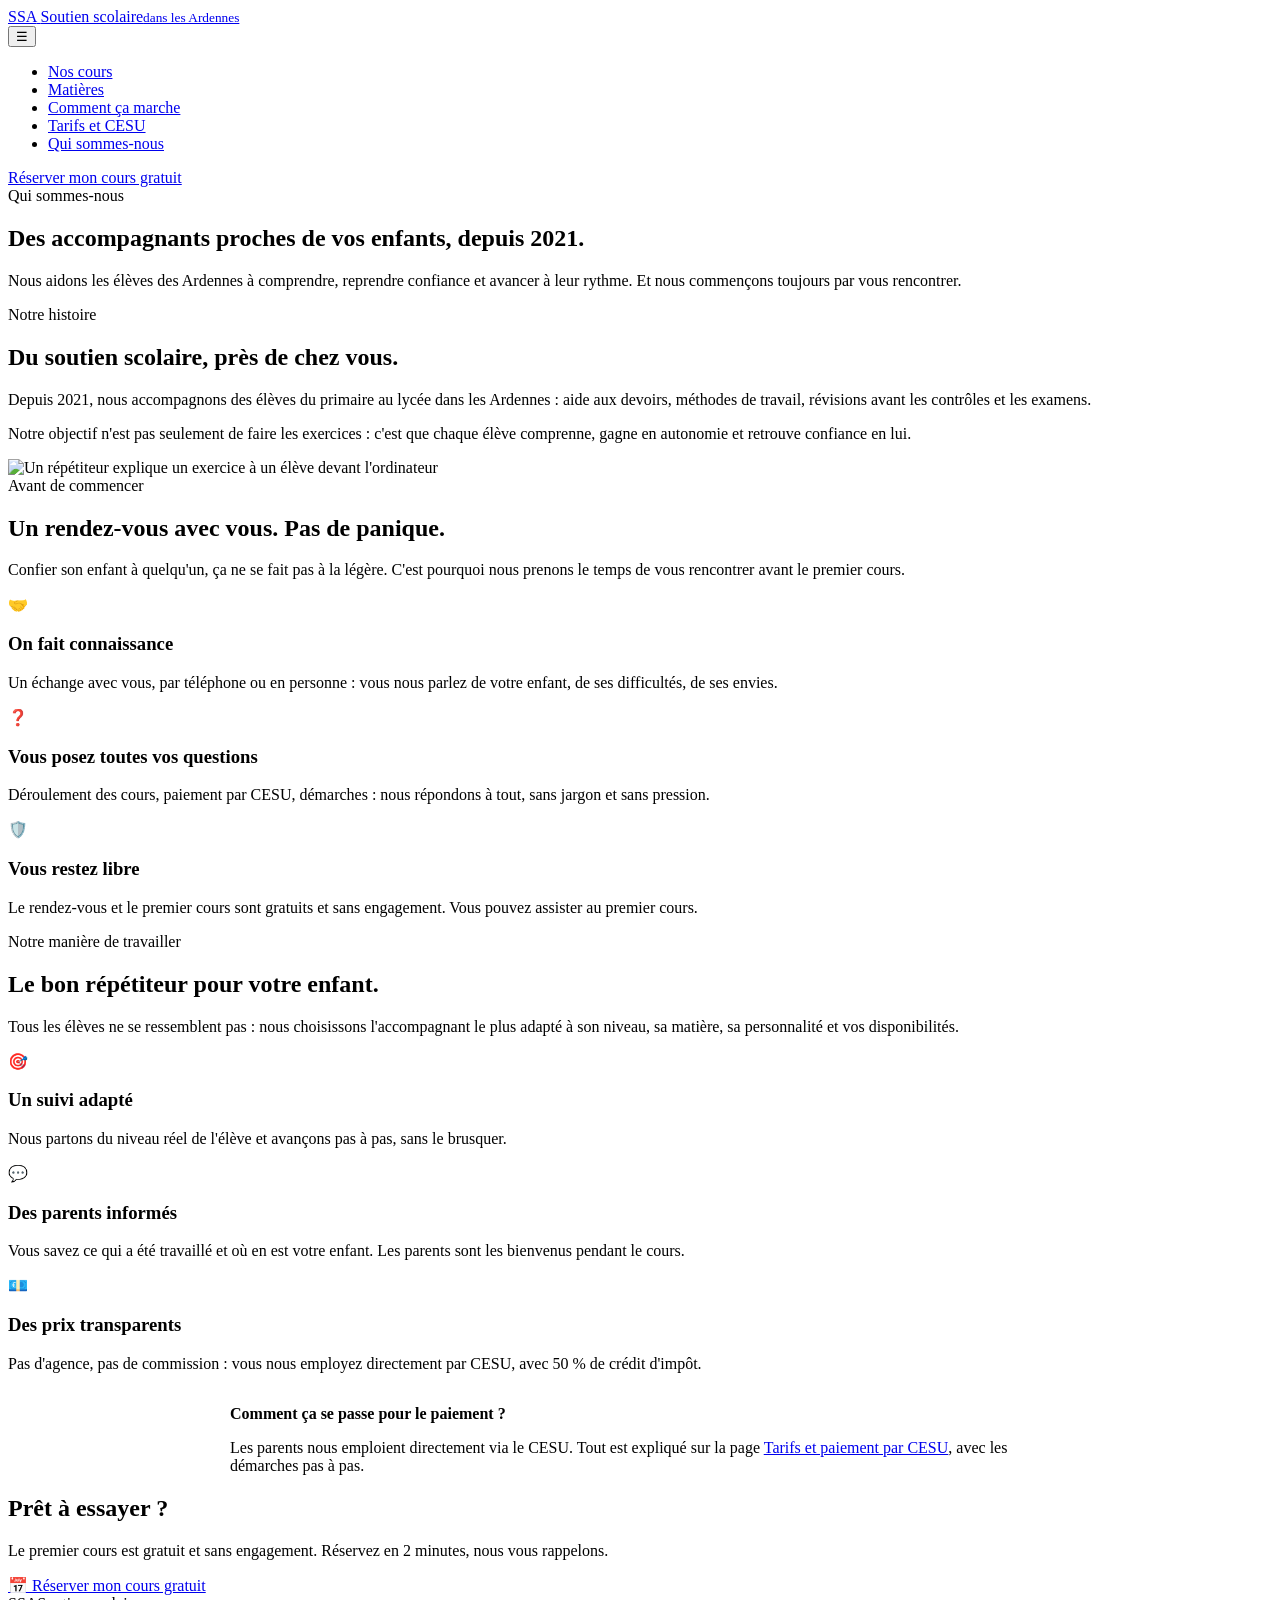
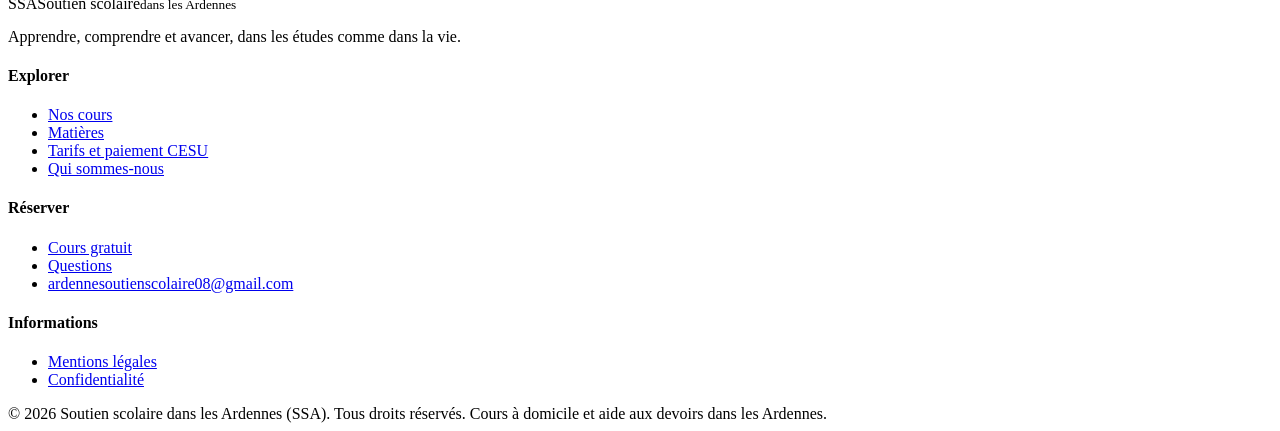
==== a-propos.html @ e0cc2603 "Add files via upload" ====
<!DOCTYPE html>
<html lang="fr">
<head>
  <meta charset="UTF-8">
  <meta name="viewport" content="width=device-width, initial-scale=1.0">
  <title>Qui sommes-nous – Soutien scolaire dans les Ardennes</title>
  <meta name="description" content="Depuis 2021, nous accompagnons des élèves du primaire au lycée dans les Ardennes. Un rendez-vous avec les parents avant de commencer, sans stress.">
  <meta name="theme-color" content="#635bff">
  <meta http-equiv="Content-Security-Policy" content="default-src 'self'; img-src 'self' data: https:; style-src 'self' 'unsafe-inline' https://fonts.googleapis.com https://fonts.gstatic.com; font-src 'self' https://fonts.googleapis.com https://fonts.gstatic.com; script-src 'self' 'unsafe-inline' https://formsubmit.co; connect-src 'self' https://formsubmit.co; form-action 'self' https://formsubmit.co; frame-ancestors 'none'; object-src 'none'; base-uri 'self'; upgrade-insecure-requests">
  <meta name="referrer-policy" content="strict-origin-when-cross-origin">
  <meta name="permissions-policy" content="geolocation=(), microphone=(), camera=()">
  <link rel="icon" href="images/favicon.svg" type="image/svg+xml">

  <link rel="preconnect" href="https://fonts.googleapis.com">
  <link rel="preconnect" href="https://fonts.gstatic.com" crossorigin>
  <link href="https://fonts.googleapis.com/css2?family=Bricolage+Grotesque:opsz,wght@12..96,500..800&family=Plus+Jakarta+Sans:wght@400..800&display=swap" rel="stylesheet">

  <link rel="stylesheet" href="css/base.css">
  <link rel="stylesheet" href="css/layout.css">
  <link rel="stylesheet" href="css/components.css">
  <link rel="stylesheet" href="css/home.css">
  <link rel="stylesheet" href="css/page.css">
  <script src="js/ui.js"></script>
</head>
<body>

<header class="site-header">
  <div class="container navbar">
    <a href="index.html" class="logo" aria-label="Soutien scolaire dans les Ardennes – accueil">
      <span class="logo-icon">SSA</span>
      <span class="logo-text">Soutien scolaire<small>dans les Ardennes</small></span>
    </a>
    <nav class="main-nav" aria-label="Navigation principale">
      <button class="menu-button" id="menuButton" aria-expanded="false" aria-controls="menu" aria-label="Ouvrir le menu">☰</button>
      <ul id="menu">
        <li><a href="index.html#cours">Nos cours</a></li>
        <li><a href="index.html#matieres">Matières</a></li>
        <li><a href="index.html#fonctionnement">Comment ça marche</a></li>
        <li><a href="tarifs.html">Tarifs et CESU</a></li>
        <li><a href="a-propos.html" aria-current="page">Qui sommes-nous</a></li>
      </ul>
    </nav>
    <a href="index.html#reservation" class="btn btn-primary header-cta">Réserver mon cours gratuit</a>
  </div>
</header>

<main>

<section class="page-hero">
  <div class="container">
    <span class="section-label">Qui sommes-nous</span>
    <h1>Des accompagnants proches de vos enfants, depuis 2021.</h1>
    <p>Nous aidons les élèves des Ardennes à comprendre, reprendre confiance et avancer à leur rythme. Et nous commençons toujours par vous rencontrer.</p>
  </div>
</section>

<section class="section">
  <div class="container about-split">
    <div class="reveal">
      <span class="section-label">Notre histoire</span>
      <h2>Du soutien scolaire, près de chez vous.</h2>
      <p>Depuis 2021, nous accompagnons des élèves du primaire au lycée dans les Ardennes : aide aux devoirs, méthodes de travail, révisions avant les contrôles et les examens.</p>
      <p>Notre objectif n'est pas seulement de faire les exercices : c'est que chaque élève comprenne, gagne en autonomie et retrouve confiance en lui.</p>
    </div>
    <img class="reveal" src="images/cours-1.jpg" alt="Un répétiteur explique un exercice à un élève devant l'ordinateur" width="1000" height="562" loading="lazy" style="object-position:75% center">
  </div>
</section>

<section class="section section--white" id="rendez-vous">
  <div class="container">
    <div class="section-header center reveal">
      <span class="section-label">Avant de commencer</span>
      <h2>Un rendez-vous avec vous. Pas de panique.</h2>
      <p>Confier son enfant à quelqu'un, ça ne se fait pas à la légère. C'est pourquoi nous prenons le temps de vous rencontrer avant le premier cours.</p>
    </div>
    <div class="values">
      <article class="card reveal"><div class="card-icon">🤝</div><h3>On fait connaissance</h3><p>Un échange avec vous, par téléphone ou en personne : vous nous parlez de votre enfant, de ses difficultés, de ses envies.</p></article>
      <article class="card reveal" style="--d:.07s"><div class="card-icon">❓</div><h3>Vous posez toutes vos questions</h3><p>Déroulement des cours, paiement par CESU, démarches : nous répondons à tout, sans jargon et sans pression.</p></article>
      <article class="card reveal" style="--d:.14s"><div class="card-icon">🛡️</div><h3>Vous restez libre</h3><p>Le rendez-vous et le premier cours sont gratuits et sans engagement. Vous pouvez assister au premier cours.</p></article>
    </div>
  </div>
</section>

<section class="section">
  <div class="container">
    <div class="section-header reveal">
      <span class="section-label">Notre manière de travailler</span>
      <h2>Le bon répétiteur pour votre enfant.</h2>
      <p>Tous les élèves ne se ressemblent pas : nous choisissons l'accompagnant le plus adapté à son niveau, sa matière, sa personnalité et vos disponibilités.</p>
    </div>
    <div class="values">
      <article class="card reveal"><div class="card-icon">🎯</div><h3>Un suivi adapté</h3><p>Nous partons du niveau réel de l'élève et avançons pas à pas, sans le brusquer.</p></article>
      <article class="card reveal" style="--d:.07s"><div class="card-icon">💬</div><h3>Des parents informés</h3><p>Vous savez ce qui a été travaillé et où en est votre enfant. Les parents sont les bienvenus pendant le cours.</p></article>
      <article class="card reveal" style="--d:.14s"><div class="card-icon">💶</div><h3>Des prix transparents</h3><p>Pas d'agence, pas de commission : vous nous employez directement par CESU, avec 50 % de crédit d'impôt.</p></article>
    </div>
    <div class="callout reveal" style="max-width:820px;margin:32px auto 0">
      <strong>Comment ça se passe pour le paiement ?</strong>
      <p>Les parents nous emploient directement via le CESU. Tout est expliqué sur la page <a href="tarifs.html#cesu" style="text-decoration:underline">Tarifs et paiement par CESU</a>, avec les démarches pas à pas.</p>
    </div>
  </div>
</section>

<section class="section">
  <div class="container">
    <div class="cta-band reveal">
      <h2>Prêt à essayer ?</h2>
      <p>Le premier cours est gratuit et sans engagement. Réservez en 2 minutes, nous vous rappelons.</p>
      <a href="index.html#reservation" class="btn btn-primary btn-large">📅 Réserver mon cours gratuit</a>
    </div>
  </div>
</section>
</main>

<footer class="site-footer">
  <div class="container">
    <div class="footer-grid">
      <div>
        <div class="logo"><span class="logo-icon">SSA</span><span class="logo-text">Soutien scolaire<small>dans les Ardennes</small></span></div>
        <p style="margin-top:15px">Apprendre, comprendre et avancer, dans les études comme dans la vie.</p>
      </div>
      <div>
        <h4>Explorer</h4>
        <ul>
          <li><a href="index.html#cours">Nos cours</a></li>
          <li><a href="index.html#matieres">Matières</a></li>
          <li><a href="tarifs.html">Tarifs et paiement CESU</a></li>
          <li><a href="a-propos.html">Qui sommes-nous</a></li>
        </ul>
      </div>
      <div>
        <h4>Réserver</h4>
        <ul>
          <li><a href="index.html#reservation">Cours gratuit</a></li>
          <li><a href="index.html#faq">Questions</a></li>
          <li><a href="mailto:ardennesoutienscolaire08@gmail.com" data-contact="email" data-show-text>ardennesoutienscolaire08@gmail.com</a></li>
        </ul>
      </div>
      <div>
        <h4>Informations</h4>
        <ul>
          <li><a href="mentions-legales.html">Mentions légales</a></li>
          <li><a href="confidentialite.html">Confidentialité</a></li>
        </ul>
      </div>
    </div>
    <div class="copyright">
      <span>© 2026 Soutien scolaire dans les Ardennes (SSA). Tous droits réservés.</span>
      <span>Cours à domicile et aide aux devoirs dans les Ardennes.</span>
    </div>
  </div>
</footer>
<script src="js/config.js"></script>
<script src="js/content.js"></script>
</body>
</html>
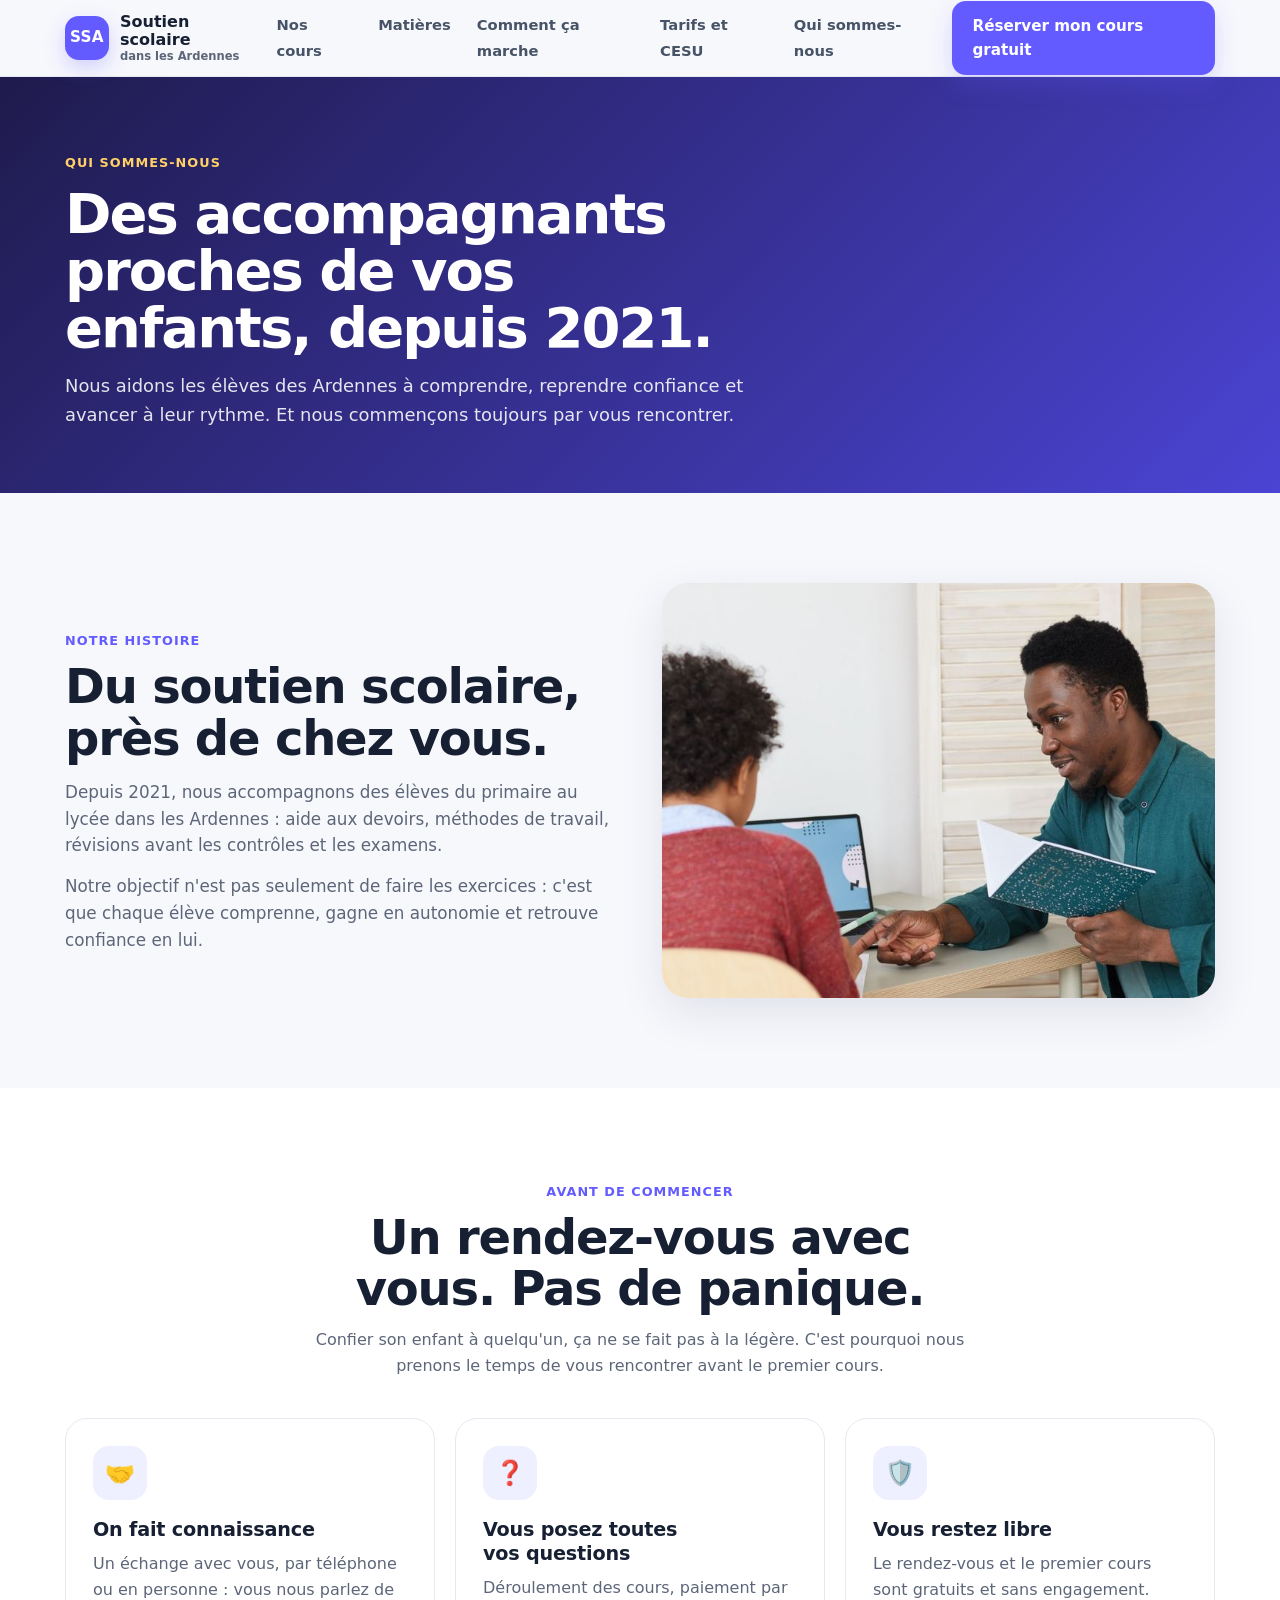
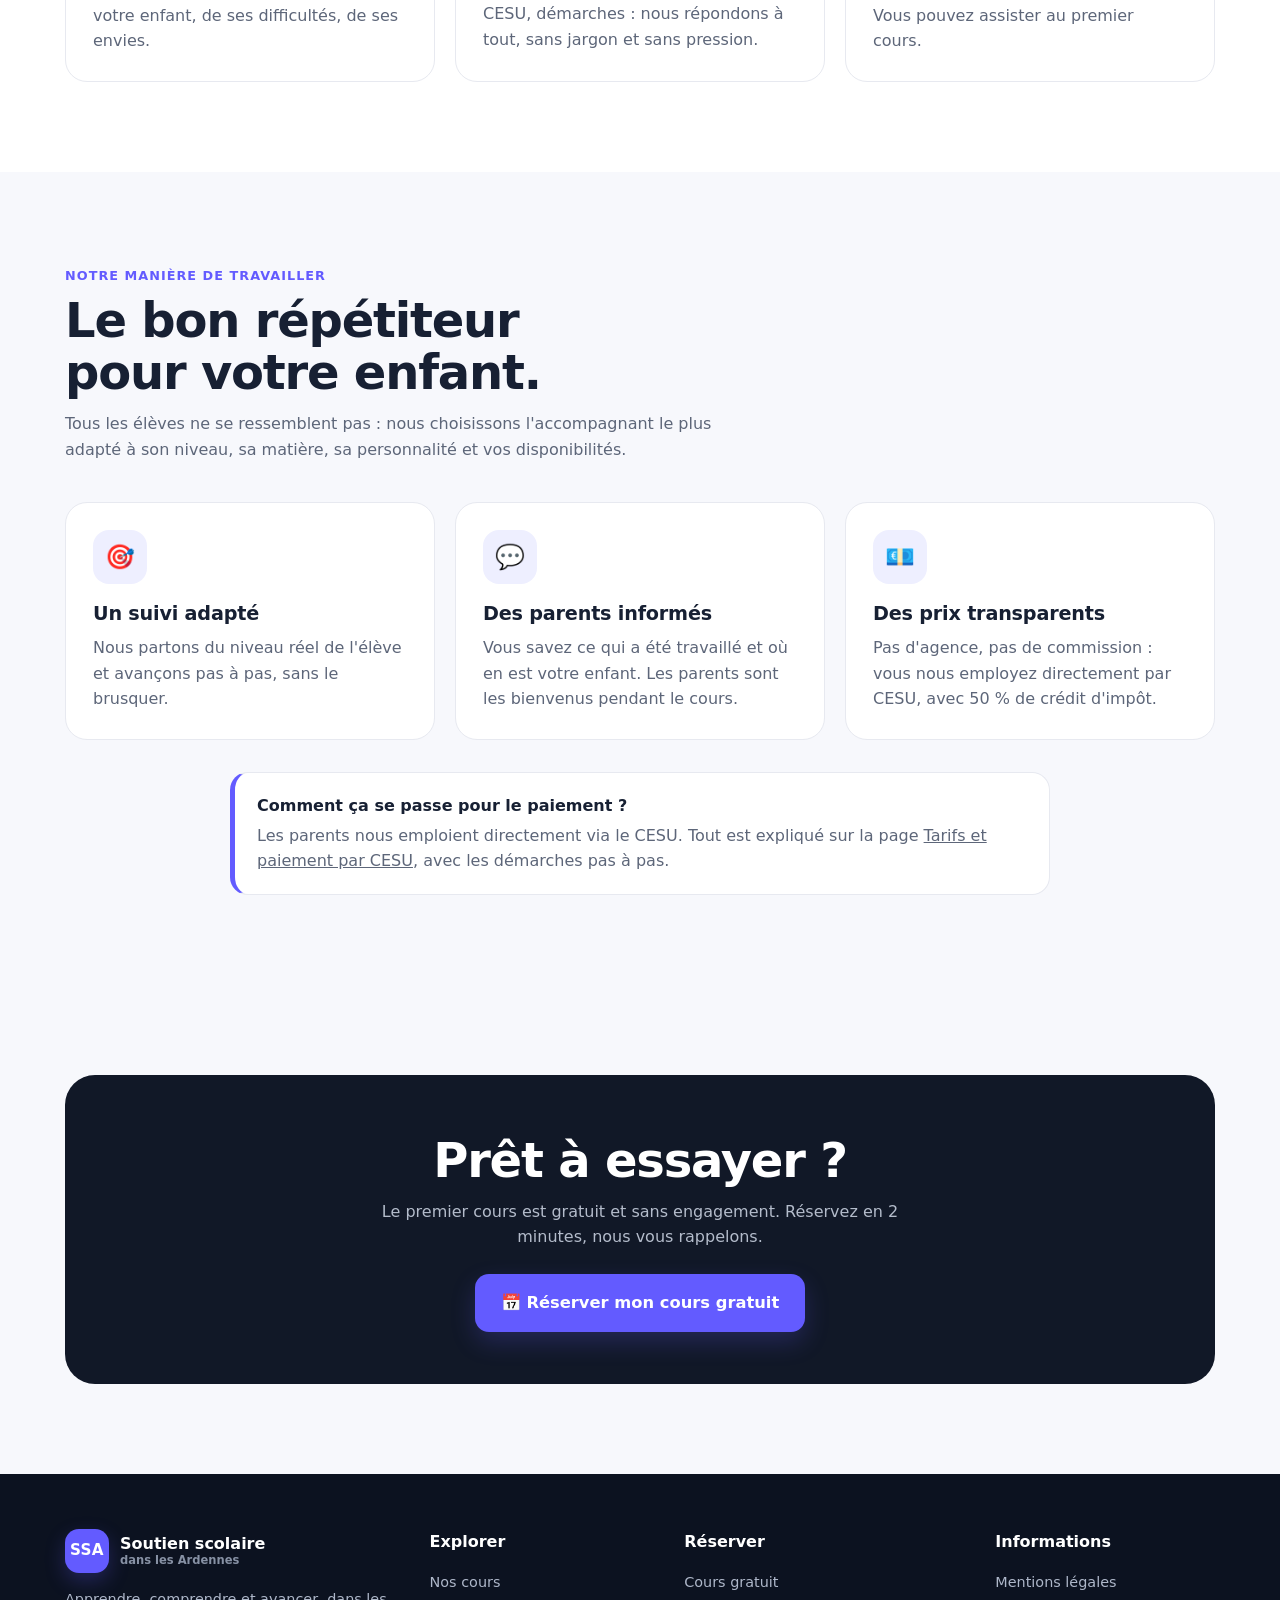
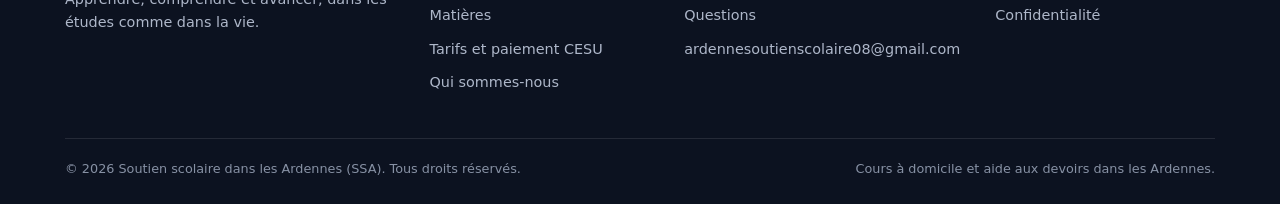
==== commit 2757e771: "Add files via upload" ====
--- a/a-propos.html
+++ b/a-propos.html
@@ -9,18 +9,18 @@
   <meta http-equiv="Content-Security-Policy" content="default-src 'self'; img-src 'self' data: https:; style-src 'self' 'unsafe-inline' https://fonts.googleapis.com https://fonts.gstatic.com; font-src 'self' https://fonts.googleapis.com https://fonts.gstatic.com; script-src 'self' 'unsafe-inline' https://formsubmit.co; connect-src 'self' https://formsubmit.co; form-action 'self' https://formsubmit.co; frame-ancestors 'none'; object-src 'none'; base-uri 'self'; upgrade-insecure-requests">
   <meta name="referrer-policy" content="strict-origin-when-cross-origin">
   <meta name="permissions-policy" content="geolocation=(), microphone=(), camera=()">
-  <link rel="icon" href="images/favicon.svg" type="image/svg+xml">
+  <link rel="icon" href="favicon.svg" type="image/svg+xml">
 
   <link rel="preconnect" href="https://fonts.googleapis.com">
   <link rel="preconnect" href="https://fonts.gstatic.com" crossorigin>
   <link href="https://fonts.googleapis.com/css2?family=Bricolage+Grotesque:opsz,wght@12..96,500..800&family=Plus+Jakarta+Sans:wght@400..800&display=swap" rel="stylesheet">
 
-  <link rel="stylesheet" href="css/base.css">
-  <link rel="stylesheet" href="css/layout.css">
-  <link rel="stylesheet" href="css/components.css">
-  <link rel="stylesheet" href="css/home.css">
-  <link rel="stylesheet" href="css/page.css">
-  <script src="js/ui.js"></script>
+  <link rel="stylesheet" href="base.css">
+  <link rel="stylesheet" href="layout.css">
+  <link rel="stylesheet" href="components.css">
+  <link rel="stylesheet" href="home.css">
+  <link rel="stylesheet" href="page.css">
+  <script src="ui.js"></script>
 </head>
 <body>
 
@@ -62,7 +62,7 @@
       <p>Depuis 2021, nous accompagnons des élèves du primaire au lycée dans les Ardennes : aide aux devoirs, méthodes de travail, révisions avant les contrôles et les examens.</p>
       <p>Notre objectif n'est pas seulement de faire les exercices : c'est que chaque élève comprenne, gagne en autonomie et retrouve confiance en lui.</p>
     </div>
-    <img class="reveal" src="images/cours-1.jpg" alt="Un répétiteur explique un exercice à un élève devant l'ordinateur" width="1000" height="562" loading="lazy" style="object-position:75% center">
+    <img class="reveal" src="cours-1.jpg" alt="Un répétiteur explique un exercice à un élève devant l'ordinateur" width="1000" height="562" loading="lazy" style="object-position:75% center">
   </div>
 </section>
 
@@ -149,7 +149,7 @@
     </div>
   </div>
 </footer>
-<script src="js/config.js"></script>
-<script src="js/content.js"></script>
+<script src="config.js"></script>
+<script src="content.js"></script>
 </body>
 </html>
--- a/base.css
+++ b/base.css
@@ -0,0 +1,40 @@
+:root {
+  --primary: #635bff;
+  --primary-dark: #4b44d4;
+  --primary-soft: #eeefff;
+  --secondary: #16b8a6;
+  --secondary-dark: #087e71;
+  --yellow: #ffd166;
+  --background: #f7f8fc;
+  --white: #ffffff;
+  --text: #172033;
+  --muted: #5d6679;
+  --border: #e7e9f0;
+  --dark: #111827;
+
+  --radius: 22px;
+  --shadow: 0 15px 45px rgba(30, 41, 75, .10);
+  --max-width: 1150px;
+  --font-display: "Bricolage Grotesque", "Trebuchet MS", "Segoe UI", system-ui, sans-serif;
+  --font: "Plus Jakarta Sans", "Segoe UI", system-ui, -apple-system, Arial, sans-serif;
+}
+
+*, *::before, *::after { margin: 0; padding: 0; box-sizing: border-box; }
+html { scroll-behavior: smooth; scroll-padding-top: 90px; }
+body { font-family: var(--font); background: var(--background); color: var(--text); line-height: 1.6; -webkit-font-smoothing: antialiased; }
+img, video { display: block; max-width: 100%; height: auto; }
+a { color: inherit; text-decoration: none; }
+button { font: inherit; cursor: pointer; border: none; }
+ul { list-style: none; }
+[hidden] { display: none !important; }
+:focus-visible { outline: 3px solid var(--primary); outline-offset: 3px; }
+
+h1, h2, h3 { font-family: var(--font-display); text-wrap: balance; }
+h1 { font-size: clamp(2.5rem, 5.6vw, 4.6rem); line-height: 1.02; letter-spacing: -.035em; font-weight: 800; }
+h2 { font-size: clamp(2rem, 4vw, 3rem); line-height: 1.08; letter-spacing: -.025em; font-weight: 700; margin-top: 8px; }
+h3 { font-size: 1.2rem; line-height: 1.25; letter-spacing: -.01em; }
+
+.container { width: min(var(--max-width), calc(100% - 40px)); margin: auto; }
+@media (max-width: 600px) { .container { width: calc(100% - 28px); } }
+
+.visually-hidden { position: absolute; width: 1px; height: 1px; overflow: hidden; clip: rect(0 0 0 0); white-space: nowrap; }
--- a/layout.css
+++ b/layout.css
@@ -0,0 +1,39 @@
+.site-header { position: sticky; top: 0; z-index: 100; background: rgba(247, 248, 252, .92); backdrop-filter: blur(15px); -webkit-backdrop-filter: blur(15px); border-bottom: 1px solid var(--border); }
+.navbar { height: 76px; display: flex; align-items: center; justify-content: space-between; gap: 22px; }
+
+.logo { font-family: var(--font-display); display: flex; align-items: center; gap: 11px; font-weight: 800; line-height: 1.15; }
+.logo-icon { flex: none; width: 44px; height: 44px; display: grid; place-items: center; border-radius: 14px; background: var(--primary); color: #fff; font-weight: 900; font-size: .95rem; letter-spacing: .02em; box-shadow: 0 8px 20px rgba(99, 91, 255, .25); }
+.logo-text small { display: block; font-weight: 600; font-size: .72rem; color: var(--muted); }
+
+.main-nav ul { display: flex; gap: 26px; }
+.main-nav a { color: #475467; font-weight: 700; font-size: .92rem; }
+.main-nav a:hover { color: var(--primary); }
+
+.menu-button { display: none; background: #fff; border: 1px solid var(--border); padding: 9px 13px; border-radius: 10px; font-size: 1.05rem; line-height: 1; }
+
+@media (max-width: 1000px) {
+  .main-nav { position: static; }
+  .main-nav ul { display: none; position: absolute; left: 14px; right: 14px; top: 78px; background: #fff; border: 1px solid var(--border); border-radius: 18px; padding: 20px; box-shadow: var(--shadow); }
+  .main-nav ul.open { display: grid; gap: 15px; }
+  .menu-button { display: block; }
+  .site-header .header-cta { display: none; }
+}
+
+.section { padding: 90px 0; }
+.section--white { background: #fff; }
+.section-header { max-width: 700px; margin-bottom: 40px; }
+.section-header.center { text-align: center; margin-inline: auto; }
+.section-label { color: var(--primary); font-weight: 800; font-size: .8rem; text-transform: uppercase; letter-spacing: .08em; }
+.section-header p { color: var(--muted); margin-top: 12px; }
+@media (max-width: 600px) { .section { padding: 62px 0; } }
+
+.site-footer { background: #0c1220; color: #fff; padding: 55px 0 25px; }
+.footer-grid { display: grid; grid-template-columns: 1.5fr repeat(3, 1fr); gap: 35px; }
+.site-footer p, .site-footer a { color: #aeb7c9; font-size: .9rem; }
+.site-footer h4 { margin-bottom: 14px; }
+.site-footer li { margin: 8px 0; }
+.site-footer a:hover { color: #fff; }
+.site-footer .logo-text small { color: #8791a4; }
+.copyright { border-top: 1px solid rgba(255, 255, 255, .1); margin-top: 35px; padding-top: 20px; color: #8791a4; font-size: .8rem; display: flex; justify-content: space-between; gap: 20px; flex-wrap: wrap; }
+@media (max-width: 900px) { .footer-grid { grid-template-columns: 1fr 1fr; } }
+@media (max-width: 600px) { .footer-grid { grid-template-columns: 1fr; } .site-footer { padding-bottom: 96px; } }
--- a/components.css
+++ b/components.css
@@ -0,0 +1,59 @@
+.btn { padding: 13px 20px; border-radius: 14px; font-weight: 800; font-size: .95rem; display: inline-flex; align-items: center; justify-content: center; gap: 8px; transition: transform .2s ease, background .2s ease; }
+.btn:hover { transform: translateY(-2px); }
+.btn-primary { background: var(--primary); color: #fff; box-shadow: 0 10px 25px rgba(99, 91, 255, .22); }
+.btn-primary:hover { background: var(--primary-dark); }
+.btn-light { background: #fff; color: var(--text); border: 1px solid var(--border); }
+.btn-green { background: var(--secondary-dark); color: #fff; }
+.btn-green:hover { background: #066a60; }
+.btn-large { padding: 16px 26px; font-size: 1.02rem; }
+.btn-block { width: 100%; }
+
+.badge { display: inline-flex; align-items: center; gap: 6px; padding: 8px 14px; border-radius: 999px; background: #eae9ff; color: var(--primary-dark); font-weight: 800; font-size: .84rem; margin-bottom: 18px; }
+.badge--green { background: #e3f8f4; color: var(--secondary-dark); }
+
+.card { background: #fff; border: 1px solid var(--border); border-radius: var(--radius); padding: 27px; transition: transform .25s, box-shadow .25s; }
+.card:hover { transform: translateY(-5px); box-shadow: var(--shadow); }
+.card p { color: var(--muted); margin-top: 9px; }
+.card-icon { width: 54px; height: 54px; border-radius: 16px; background: var(--primary-soft); display: grid; place-items: center; font-size: 1.5rem; margin-bottom: 18px; }
+
+.notice { background: #fff8e8; border: 1px solid #ffe0a3; border-radius: 20px; padding: 22px; color: #6d5015; }
+.notice strong { display: block; margin-bottom: 5px; }
+
+.back-to-top {
+  position: fixed;
+  right: 22px;
+  bottom: 22px;
+  z-index: 110;
+  width: 52px;
+  height: 52px;
+  border: 0;
+  border-radius: 50%;
+  background: var(--primary);
+  color: #fff;
+  box-shadow: 0 14px 30px rgba(99, 91, 255, .35);
+  display: grid;
+  place-items: center;
+  font-size: 1.4rem;
+  line-height: 1;
+  cursor: pointer;
+  opacity: 0;
+  visibility: hidden;
+  transform: translateY(16px);
+  transition: opacity .25s ease, transform .25s ease, visibility .25s ease;
+}
+.back-to-top.visible {
+  opacity: 1;
+  visibility: visible;
+  transform: translateY(0);
+}
+.back-to-top:hover { background: var(--primary-dark); }
+.back-to-top:focus-visible { outline: 3px solid rgba(99, 91, 255, .4); outline-offset: 3px; }
+
+@media (max-width: 700px) {
+  .back-to-top {
+    right: 14px;
+    bottom: 14px;
+    width: 48px;
+    height: 48px;
+  }
+}
--- a/home.css
+++ b/home.css
@@ -0,0 +1,112 @@
+.js .reveal { opacity: 0; transform: translateY(24px); transition: opacity .7s ease, transform .7s ease; transition-delay: var(--d, 0s); }
+.js .reveal.is-visible { opacity: 1; transform: none; }
+@media (prefers-reduced-motion: reduce) { .js .reveal { opacity: 1; transform: none; transition: none; } html { scroll-behavior: auto; } }
+
+.hero { position: relative; isolation: isolate; padding: 120px 0 110px; color: #fff; background: #1f1b4d url("hero-cours.jpg") 72% center / cover no-repeat; }
+.hero::before { content: ""; position: absolute; inset: 0; z-index: -1; background: linear-gradient(90deg, rgba(24, 20, 70, .94) 0%, rgba(24, 20, 70, .84) 40%, rgba(24, 20, 70, .22) 100%); }
+.hero-content > * { max-width: 660px; }
+.hero h1 { color: #fff; }
+.hero h1 span { color: var(--yellow); }
+.hero-description { color: rgba(255, 255, 255, .9); font-size: 1.15rem; margin: 22px 0 30px; }
+.hero-buttons { display: flex; flex-wrap: wrap; gap: 12px; }
+.hero .btn-primary { background: var(--yellow); color: #2b2100; box-shadow: 0 12px 30px rgba(0, 0, 0, .3); }
+.hero .btn-primary:hover { background: #ffc43d; }
+.hero-trust { display: flex; flex-wrap: wrap; gap: 8px 20px; margin-top: 28px; color: rgba(255, 255, 255, .92); font-size: .9rem; font-weight: 700; }
+.hero-zone { margin-top: 14px; color: rgba(255, 255, 255, .75); font-size: .88rem; font-weight: 600; }
+
+@media (max-width: 760px) {
+  .hero { padding: 64px 0 60px; background-position: 65% center; }
+  .hero::before { background: linear-gradient(180deg, rgba(24, 20, 70, .9), rgba(24, 20, 70, .8)); }
+  .hero-buttons { flex-direction: column; }
+  .hero-buttons .btn { width: 100%; }
+}
+
+.grid-3 { display: grid; grid-template-columns: repeat(3, 1fr); gap: 20px; }
+@media (max-width: 900px) { .grid-3 { grid-template-columns: 1fr 1fr; } }
+@media (max-width: 600px) { .grid-3 { grid-template-columns: 1fr; } }
+
+.feature { display: grid; grid-template-columns: 1.05fr .95fr; margin-top: 56px; overflow: hidden; background: #fff; border: 1px solid var(--border); border-radius: 28px; box-shadow: var(--shadow); }
+.feature-photo { width: 100%; height: 100%; min-height: 340px; object-fit: cover; object-position: 58% 30%; }
+.feature-text { padding: 44px; align-self: center; }
+.feature-text h3 { font-size: clamp(1.6rem, 3vw, 2.1rem); margin: 8px 0 12px; letter-spacing: -.02em; }
+.feature-text p { color: var(--muted); }
+.check-list { display: grid; gap: 10px; margin: 20px 0 26px; font-weight: 600; }
+.check-list li { display: flex; gap: 10px; align-items: flex-start; }
+.check-list li::before { content: "✓"; flex: none; display: grid; place-items: center; width: 22px; height: 22px; border-radius: 50%; background: #e3f8f4; color: var(--secondary-dark); font-size: .78rem; font-weight: 900; margin-top: 2px; }
+@media (max-width: 900px) { .feature { grid-template-columns: 1fr; } .feature-photo { min-height: 0; aspect-ratio: 16 / 10; } .feature-text { padding: 30px 22px; } }
+
+.zone { display: grid; grid-template-columns: .9fr 1.1fr; gap: 40px; align-items: center; }
+.zone-list { display: flex; flex-wrap: wrap; gap: 10px; }
+.zone-list li { background: #fff; border: 1px solid var(--border); border-radius: 999px; padding: 9px 16px; font-weight: 700; font-size: .92rem; }
+.zone-list li.more { background: var(--primary-soft); border-color: transparent; color: var(--primary-dark); }
+@media (max-width: 900px) { .zone { grid-template-columns: 1fr; gap: 24px; } }
+
+.trust-grid { display: grid; grid-template-columns: repeat(3, minmax(0, 1fr)); gap: 20px; margin-top: 12px; }
+.trust-card { background: #fff; border: 1px solid var(--border); border-radius: 24px; padding: 28px 22px; box-shadow: var(--shadow); }
+.trust-card h3 { margin: 12px 0 8px; font-size: 1.25rem; }
+.trust-card p { color: var(--muted); margin: 0; }
+.trust-emoji { width: 52px; height: 52px; display: grid; place-items: center; border-radius: 16px; background: var(--primary-soft); font-size: 1.6rem; }
+@media (max-width: 900px) { .trust-grid { grid-template-columns: 1fr; } }
+
+.testimonials-grid { display: grid; grid-template-columns: repeat(3, minmax(0, 1fr)); gap: 20px; margin-top: 10px; }
+.testimonial-card { background: #fff; border: 1px solid var(--border); border-radius: 24px; padding: 26px 22px; box-shadow: var(--shadow); }
+.testimonial-card p { color: var(--muted); margin: 12px 0 16px; line-height: 1.6; }
+.testimonial-card strong { font-size: .95rem; color: var(--primary-dark); }
+.stars { color: #f4b740; letter-spacing: .12em; font-size: .9rem; }
+@media (max-width: 900px) { .testimonials-grid { grid-template-columns: 1fr; } }
+
+.subjects { display: grid; grid-template-columns: repeat(3, 1fr); gap: 15px; }
+.subject { background: #fff; border: 1px solid var(--border); padding: 20px; border-radius: 18px; transition: transform .2s, box-shadow .2s; }
+.subject:hover { transform: translateY(-4px); box-shadow: var(--shadow); }
+.subject-icon { font-size: 1.5rem; }
+.subject strong { display: block; margin-top: 8px; }
+.subject small { color: var(--muted); }
+@media (max-width: 600px) { .subjects { grid-template-columns: 1fr; } }
+
+.steps { display: grid; grid-template-columns: repeat(5, 1fr); gap: 16px; }
+.step { background: #fff; border: 1px solid var(--border); padding: 24px; border-radius: 20px; }
+.step-number { width: 40px; height: 40px; display: grid; place-items: center; background: var(--primary); color: #fff; border-radius: 50%; font-weight: 900; margin-bottom: 18px; }
+.step p { color: var(--muted); margin-top: 8px; }
+.step--free .step-number { background: var(--secondary-dark); }
+@media (max-width: 900px) { .steps { grid-template-columns: 1fr 1fr; } }
+@media (max-width: 600px) { .steps { grid-template-columns: 1fr; } }
+
+.media-grid { display: grid; grid-template-columns: 1.1fr .9fr; gap: 24px; align-items: stretch; }
+.media-video { position: relative; overflow: hidden; border-radius: 26px; background: var(--dark); min-height: 320px; display: grid; place-items: center; }
+.media-video video { width: 100%; height: 100%; object-fit: cover; }
+.media-gallery { display: grid; grid-template-columns: repeat(auto-fit, minmax(280px, 1fr)); gap: 16px; margin-top: 24px; }
+.media-gallery:empty, .media-grid:empty { display: none; }
+.media-gallery img { width: 100%; aspect-ratio: 4 / 3; object-fit: cover; border-radius: 22px; box-shadow: var(--shadow); }
+@media (max-width: 900px) { .media-grid { grid-template-columns: 1fr; } }
+
+.advice { display: grid; grid-template-columns: 1fr 1fr; gap: 25px; }
+.advice-card { padding: 32px; border-radius: 26px; color: #fff; min-height: 260px; }
+.advice-card.study { background: linear-gradient(135deg, #635bff, #827cff); }
+.advice-card.wellbeing { background: linear-gradient(135deg, #0b8f82, #26c7b5); }
+.advice-card h3 { font-size: 1.6rem; margin: 15px 0 10px; }
+.advice-card p { color: rgba(255, 255, 255, .9); }
+.advice-list { margin-top: 20px; }
+.advice-list li { margin: 8px 0; }
+@media (max-width: 900px) { .advice { grid-template-columns: 1fr; } }
+
+.prices { display: grid; grid-template-columns: repeat(auto-fit, minmax(240px, 1fr)); gap: 20px; max-width: 900px; margin-inline: auto; }
+.price-card { text-align: center; }
+.price-card--free { border: 2px solid var(--secondary); background: #f3fcfa; }
+.price-amount { font-size: 2.6rem; font-weight: 800; letter-spacing: -.04em; line-height: 1.1; margin: 10px 0 4px; }
+.price-card small { color: var(--muted); }
+.price-note { text-align: center; color: var(--muted); margin: 22px auto 0; max-width: 620px; font-size: .95rem; }
+
+.faq { max-width: 780px; margin-inline: auto; display: grid; gap: 12px; }
+.faq details { background: #fff; border: 1px solid var(--border); border-radius: 18px; padding: 4px 22px; }
+.faq summary { cursor: pointer; font-weight: 700; padding: 16px 0; list-style: none; display: flex; justify-content: space-between; gap: 16px; }
+.faq summary::-webkit-details-marker { display: none; }
+.faq summary::after { content: "+"; font-size: 1.4rem; line-height: 1; color: var(--primary); }
+.faq details[open] summary::after { content: "–"; }
+.faq details p { color: var(--muted); padding-bottom: 18px; }
+
+.sticky-cta { display: none; }
+@media (max-width: 700px) {
+  .sticky-cta { display: block; position: fixed; left: 14px; right: 14px; bottom: 14px; z-index: 90; transition: transform .3s, opacity .3s; }
+  .sticky-cta .btn { width: 100%; box-shadow: 0 14px 34px rgba(75, 68, 212, .4); }
+  .sticky-cta.is-hidden { transform: translateY(140%); opacity: 0; pointer-events: none; }
+}
--- a/page.css
+++ b/page.css
@@ -0,0 +1,71 @@
+.page-hero { background: linear-gradient(135deg, #1f1b4d, #4b44d4); color: #fff; padding: 72px 0 64px; }
+.page-hero .section-label { color: var(--yellow); }
+.page-hero h1 { color: #fff; font-size: clamp(2.1rem, 4.8vw, 3.5rem); margin-top: 10px; max-width: 820px; }
+.page-hero p { color: rgba(255, 255, 255, .88); max-width: 700px; margin-top: 16px; font-size: 1.12rem; }
+.page-hero .btn-row { display: flex; flex-wrap: wrap; gap: 12px; margin-top: 26px; }
+.page-hero .btn-primary { background: var(--yellow); color: #2b2100; box-shadow: 0 12px 30px rgba(0, 0, 0, .3); }
+.page-hero .btn-primary:hover { background: #ffc43d; }
+
+.prose { max-width: 780px; margin-inline: auto; }
+.prose h2 { font-size: 1.55rem; margin: 40px 0 12px; }
+.prose h2:first-child { margin-top: 0; }
+.prose p { margin-top: 12px; }
+.prose ul { list-style: disc; padding-left: 22px; margin-top: 12px; display: grid; gap: 6px; }
+.prose a { color: var(--primary-dark); text-decoration: underline; text-underline-offset: 3px; }
+.prose .updated { color: var(--muted); font-size: .9rem; margin-top: 36px; }
+.todo { background: #fff3b0; color: #5c4a00; padding: 1px 7px; border-radius: 6px; font-weight: 700; }
+
+.callout { background: #fff; border: 1px solid var(--border); border-left: 5px solid var(--primary); border-radius: 18px; padding: 20px 22px; margin-top: 24px; }
+.callout strong { display: block; margin-bottom: 4px; }
+.callout p { color: var(--muted); }
+.callout--green { border-left-color: var(--secondary); background: #f3fcfa; }
+
+.table-wrap { overflow-x: auto; background: #fff; border: 1px solid var(--border); border-radius: 22px; box-shadow: var(--shadow); }
+.price-table { width: 100%; border-collapse: collapse; min-width: 520px; }
+.price-table th, .price-table td { padding: 16px 18px; text-align: left; border-bottom: 1px solid var(--border); }
+.price-table thead th { font-size: .85rem; color: var(--muted); font-weight: 700; background: #fafbff; }
+.price-table tbody th { font-weight: 700; }
+.price-table td { font-weight: 800; font-size: 1.15rem; letter-spacing: -.01em; }
+.price-table tbody tr:last-child th, .price-table tbody tr:last-child td { border-bottom: 0; }
+.price-table tbody td:last-child { color: var(--secondary-dark); }
+
+.calc { margin-top: 28px; background: #fff; border: 1px solid var(--border); border-radius: 24px; padding: 28px; }
+.calc h3 { font-size: 1.3rem; }
+.calc-fields { display: grid; grid-template-columns: repeat(3, 1fr); gap: 14px; margin: 18px 0; }
+.calc .field { margin: 0; }
+.calc .field label { display: block; font-weight: 700; font-size: .88rem; margin-bottom: 6px; }
+.calc .field select { width: 100%; padding: 13px 14px; border: 1.5px solid var(--border); border-radius: 12px; font: 1rem var(--font); background: #f8f9fc; color: var(--text); }
+.calc-result { display: grid; grid-template-columns: repeat(3, 1fr); gap: 14px; }
+.calc-box { background: var(--primary-soft); border-radius: 16px; padding: 16px 18px; }
+.calc-box small { display: block; color: var(--muted); font-weight: 600; }
+.calc-box strong { font-size: 1.6rem; letter-spacing: -.02em; }
+.calc-note { color: var(--muted); font-size: .88rem; margin-top: 14px; }
+@media (max-width: 700px) { .calc-fields, .calc-result { grid-template-columns: 1fr; } .calc { padding: 22px 18px; } }
+
+.cesu-steps { counter-reset: step; display: grid; gap: 14px; max-width: 820px; margin-inline: auto; }
+.cesu-steps li { counter-increment: step; position: relative; background: #fff; border: 1px solid var(--border); border-radius: 20px; padding: 22px 24px 22px 76px; }
+.cesu-steps li::before { content: counter(step); position: absolute; left: 22px; top: 22px; width: 38px; height: 38px; display: grid; place-items: center; border-radius: 50%; background: var(--primary); color: #fff; font-weight: 800; }
+.cesu-steps h3 { font-size: 1.15rem; }
+.cesu-steps p { color: var(--muted); margin-top: 6px; }
+.cesu-steps a, .tips a { color: var(--primary-dark); text-decoration: underline; text-underline-offset: 3px; }
+@media (max-width: 600px) { .cesu-steps li { padding: 20px 18px 20px 64px; } .cesu-steps li::before { left: 16px; } }
+
+.tips { max-width: 820px; margin-inline: auto; display: grid; gap: 12px; }
+.tips li { display: flex; gap: 12px; align-items: flex-start; background: #fff; border: 1px solid var(--border); border-radius: 16px; padding: 16px 18px; font-weight: 600; }
+.tips li::before { content: "💡"; flex: none; }
+
+.about-split { display: grid; grid-template-columns: 1fr 1fr; gap: 44px; align-items: center; }
+.about-split img { width: 100%; aspect-ratio: 4 / 3; object-fit: cover; border-radius: 26px; box-shadow: var(--shadow); }
+.about-split p { color: var(--muted); margin-top: 14px; font-size: 1.05rem; }
+@media (max-width: 900px) { .about-split { grid-template-columns: 1fr; gap: 28px; } }
+.values { display: grid; grid-template-columns: repeat(3, 1fr); gap: 20px; }
+@media (max-width: 900px) { .values { grid-template-columns: 1fr; } }
+
+.cta-band { background: var(--dark); color: #fff; border-radius: 30px; padding: 52px 28px; text-align: center; }
+.cta-band h2 { color: #fff; }
+.cta-band p { color: #b4bccb; max-width: 560px; margin: 12px auto 24px; }
+
+.cesu-steps, .tips { list-style: none; padding: 0; margin-block: 0; }
+.cesu-steps > li, .tips > li { min-width: 0; overflow-wrap: anywhere; }
+.tips li { display: block; }
+.tips li::before { margin-right: 10px; }
